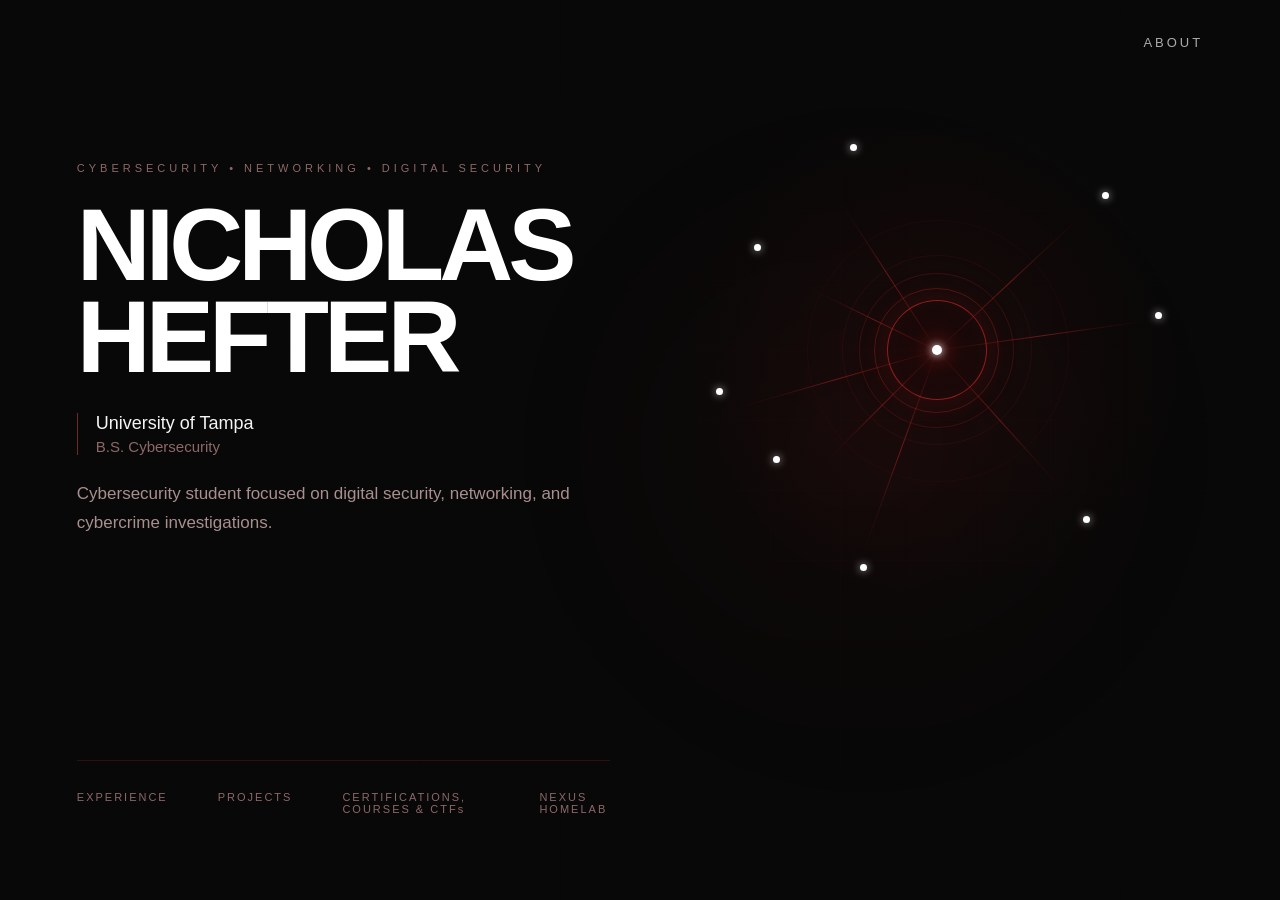
==== index.html @ 5aef61c1 "Initial portfolio website" ====
<!DOCTYPE html>

<html lang="en">

<head>


<meta charset="UTF-8">
<meta name="viewport" content="width=device-width, initial-scale=1.0">

<title>Nicholas Hefter | Cybersecurity</title>

<link rel="stylesheet" href="style.css">


</head>

<body>


<main class="home">

    <!-- Top Navigation -->

    <nav class="top-nav">

<a href="about.html" class="about-link">ABOUT</a>
    </nav>


    <!-- Main Hero -->

    <section class="hero">

        <!-- Left Side -->

        <div class="hero-content">

            <p class="hero-label">
                CYBERSECURITY • NETWORKING • DIGITAL SECURITY
            </p>

            <h1>
                NICHOLAS<br>
                HEFTER
            </h1>

            <div class="education">

                <p>University of Tampa</p>

                <p>B.S. Cybersecurity</p>

            </div>

            <p class="intro">
                Cybersecurity student focused on digital security,
                networking, and cybercrime investigations.
            </p>

        </div>


        <!-- Right Side Cyber Animation -->

<div class="cyber-animation">

    <div class="network">

        <div class="connection connection-1"></div>
        <div class="connection connection-2"></div>
        <div class="connection connection-3"></div>
        <div class="connection connection-4"></div>
        <div class="connection connection-5"></div>
        <div class="connection connection-6"></div>
        <div class="connection connection-7"></div>
        <div class="connection connection-8"></div>

        <span class="data-packet packet-1"></span>
        <span class="data-packet packet-2"></span>
        <span class="data-packet packet-3"></span>
        <span class="data-packet packet-4"></span>

        <span class="node node-1"></span>
        <span class="node node-2"></span>
        <span class="node node-3"></span>
        <span class="node node-4"></span>
        <span class="node node-5"></span>
        <span class="node node-6"></span>
        <span class="node node-7"></span>
        <span class="node node-8"></span>

        <div class="central-node">

            <div class="core-center"></div>

            <div class="core-ring core-ring-1"></div>

            <div class="core-ring core-ring-2"></div>

            <div class="core-ring core-ring-3"></div>

        </div>

    </div>

</div>

    <!-- Bottom Navigation -->

    <nav class="bottom-nav">

        <a href="experience.html">EXPERIENCE</a>

        <a href="projects.html">PROJECTS</a>

        <a href="certifications.html">CERTIFICATIONS, COURSES & CTFs</a>

        <a href="homelab.html">NEXUS HOMELAB</a>

    </nav>

</main>

<script src="script.js"></script>

</body>

</html>
---- style.css ----
* {
    margin: 0;
    padding: 0;
    box-sizing: border-box;
}

html {
    scroll-behavior: smooth;
}

body {
    background: #080808;
    color: #ffffff;
    font-family: Arial, sans-serif;
}

.home {
    min-height: 100vh;
    width: 100%;
    padding: 35px 6%;
    display: flex;
    flex-direction: column;
    justify-content: space-between;
}


/* =========================================
   TOP NAVIGATION
   ========================================= */

.top-nav {
    display: flex;
    justify-content: flex-end;
    align-items: center;
}

.about-link {
    color: #aaa;
    text-decoration: none;
    font-size: 13px;
    letter-spacing: 3px;
    transition: 0.3s;
}

.about-link:hover {
    color: white;
}


/* =========================================
   HERO
   ========================================= */

.hero {
    flex: 1;
    display: grid;
    grid-template-columns: 1fr 1fr;
    align-items: center;
    gap: 60px;
    max-width: 1400px;
    width: 100%;
    margin: auto;
}

.hero-content {
    max-width: 650px;
}

.hero-label {
    color: #8d6868;
    font-size: 11px;
    letter-spacing: 4px;
    margin-bottom: 25px;
}

.hero h1 {
    font-size: clamp(60px, 8vw, 115px);
    line-height: 0.9;
    letter-spacing: -5px;
    margin-bottom: 30px;
}

.education {
    border-left: 1px solid #6e2929;
    padding-left: 18px;
    margin-bottom: 25px;
}

.education p:first-child {
    color: #f5f5f5;
    font-size: 18px;
    margin-bottom: 4px;
}

.education p:last-child {
    color: #8d6868;
    font-size: 15px;
}

.intro {
    max-width: 520px;
    color: #a98f8f;
    font-size: 17px;
    line-height: 1.7;
}


/* =========================================
   CYBER NETWORK
   ========================================= */

.cyber-animation {
    display: flex;
    justify-content: center;
    align-items: center;
    height: 500px;
}

.network {
    position: relative;
    width: 480px;
    height: 480px;
}


/* =========================================
   NETWORK NODES
   ========================================= */

.node {
    position: absolute;
    width: 7px;
    height: 7px;
    border-radius: 50%;
    background: #ffffff;

    box-shadow:
        0 0 8px rgba(255, 255, 255, 0.7);

    z-index: 5;

    animation: nodePulse 3.5s ease-in-out infinite;
}


/* Node Positions */

.node-1 {
    top: 7%;
    left: 32%;
    animation-delay: 0.3s;
}

.node-2 {
    top: 17%;
    right: 14%;
    animation-delay: 1.2s;
}

.node-3 {
    top: 42%;
    right: 3%;
    animation-delay: 2s;
}

.node-4 {
    bottom: 14%;
    right: 18%;
    animation-delay: 0.8s;
}

.node-5 {
    bottom: 4%;
    left: 34%;
    animation-delay: 1.7s;
}

.node-6 {
    top: 58%;
    left: 4%;
    animation-delay: 2.4s;
}

.node-7 {
    top: 28%;
    left: 12%;
    animation-delay: 1s;
}

.node-8 {
    top: 72%;
    left: 16%;
    animation-delay: 2.8s;
}


/* =========================================
   NETWORK CONNECTIONS
   ========================================= */

.connection {
    position: absolute;
    height: 1px;

    background: linear-gradient(
        90deg,
        transparent,
        rgba(122, 21, 21, 0.75),
        rgba(168, 32, 32, 0.9),
        rgba(122, 21, 21, 0.4),
        transparent
    );

    transform-origin: left center;

    z-index: 1;
    opacity: 0.65;

    animation: connectionPulse 4s ease-in-out infinite;
}


/* Connection Positions */

.connection-1 {
    width: 175px;
    top: 50%;
    left: 50%;
    transform: rotate(-123deg);
}

.connection-2 {
    width: 195px;
    top: 50%;
    left: 50%;
    transform: rotate(-43deg);
}

.connection-3 {
    width: 215px;
    top: 50%;
    left: 50%;
    transform: rotate(-8deg);
}

.connection-4 {
    width: 185px;
    top: 50%;
    left: 50%;
    transform: rotate(48deg);
}

.connection-5 {
    width: 215px;
    top: 50%;
    left: 50%;
    transform: rotate(110deg);
}

.connection-6 {
    width: 210px;
    top: 50%;
    left: 50%;
    transform: rotate(164deg);
}

.connection-7 {
    width: 140px;
    top: 50%;
    left: 50%;
    transform: rotate(-154deg);
}

.connection-8 {
    width: 155px;
    top: 50%;
    left: 50%;
    transform: rotate(135deg);
}


/* =========================================
   DATA PACKETS
   ========================================= */

.data-packet {
    position: absolute;

    width: 5px;
    height: 5px;

    border-radius: 50%;

    background: #a82020;

    box-shadow:
        0 0 8px #a82020,
        0 0 16px rgba(168, 32, 32, 0.6);

    z-index: 4;

    opacity: 0;

    animation: packetTravel 4s linear infinite;
}

.packet-1 {
    offset-path: path("M 240 240 L 170 100");
}

.packet-2 {
    offset-path: path("M 240 240 L 430 220");
    animation-delay: 1s;
}

.packet-3 {
    offset-path: path("M 240 240 L 330 420");
    animation-delay: 2s;
}

.packet-4 {
    offset-path: path("M 240 240 L 40 310");
    animation-delay: 3s;
}


/* =========================================
   CENTRAL SECURITY CORE
   ========================================= */

.central-node {
    position: absolute;

    top: 50%;
    left: 50%;

    width: 100px;
    height: 100px;

    transform: translate(-50%, -50%);

    display: flex;
    justify-content: center;
    align-items: center;

    border: 1px solid rgba(168, 32, 32, 0.85);

    border-radius: 50%;

    background:
        radial-gradient(
            circle,
            rgba(168, 32, 32, 0.12),
            rgba(122, 21, 21, 0.04),
            transparent 70%
        );

    box-shadow:
        0 0 30px rgba(122, 21, 21, 0.3),
        inset 0 0 25px rgba(122, 21, 21, 0.1);

    z-index: 3;

    animation: corePulse 4s ease-in-out infinite;
}


/* =========================================
   CORE CENTER
   ========================================= */

.core-center {
    width: 10px;
    height: 10px;

    border-radius: 50%;

    background: #ffffff;

    box-shadow:
        0 0 8px #ffffff,
        0 0 20px #a82020,
        0 0 35px rgba(168, 32, 32, 0.8);

    animation: centerPulse 2s ease-in-out infinite;
}


/* =========================================
   CORE RINGS
   ========================================= */

.core-ring {
    position: absolute;

    border-radius: 50%;

    border: 1px solid rgba(168, 32, 32, 0.4);

    pointer-events: none;
}

.core-ring-1 {
    width: 125px;
    height: 125px;

    animation: ringPulse 3s ease-out infinite;
}

.core-ring-2 {
    width: 155px;
    height: 155px;

    border-color: rgba(168, 32, 32, 0.25);

    animation: ringPulse 3s ease-out infinite 1s;
}

.core-ring-3 {
    width: 190px;
    height: 190px;

    border-color: rgba(168, 32, 32, 0.12);

    animation: ringPulse 3s ease-out infinite 2s;
}


/* =========================================
   ANIMATIONS
   ========================================= */

@keyframes nodePulse {

    0%,
    100% {
        transform: scale(1);
        opacity: 0.45;
    }

    50% {
        transform: scale(1.8);
        opacity: 1;
    }
}


@keyframes connectionPulse {

    0%,
    100% {
        opacity: 0.35;
    }

    50% {
        opacity: 0.85;
    }
}


@keyframes packetTravel {

    0% {
        offset-distance: 0%;
        opacity: 0;
    }

    10% {
        opacity: 1;
    }

    80% {
        opacity: 1;
    }

    100% {
        offset-distance: 100%;
        opacity: 0;
    }
}


@keyframes centerPulse {

    0%,
    100% {
        transform: scale(1);
        opacity: 0.7;
    }

    50% {
        transform: scale(1.6);
        opacity: 1;
    }
}


@keyframes corePulse {

    0%,
    100% {
        box-shadow:
            0 0 25px rgba(122, 21, 21, 0.2),
            inset 0 0 20px rgba(122, 21, 21, 0.08);
    }

    50% {
        box-shadow:
            0 0 50px rgba(122, 21, 21, 0.5),
            inset 0 0 35px rgba(122, 21, 21, 0.15);
    }
}


@keyframes ringPulse {

    0% {
        transform: scale(0.75);
        opacity: 0;
    }

    25% {
        opacity: 0.7;
    }

    100% {
        transform: scale(1.25);
        opacity: 0;
    }
}


/* =========================================
   BOTTOM NAVIGATION
   ========================================= */

.bottom-nav {
    display: flex;
    justify-content: center;
    gap: 50px;
    padding-top: 30px;
    border-top: 1px solid #2b1111;
}

.bottom-nav a {
    color: #8d6868;
    text-decoration: none;
    font-size: 11px;
    letter-spacing: 2px;
    transition: 0.3s;
}

.bottom-nav a:hover {
    color: white;
}


/* =========================================
   MOBILE
   ========================================= */

@media (max-width: 900px) {

    .hero {
        grid-template-columns: 1fr;
        text-align: center;
    }

    .hero-content {
        margin: auto;
    }

    .education {
        border-left: none;
        border-top: 1px solid #6e2929;
        padding-left: 0;
        padding-top: 15px;
    }

    .cyber-animation {
        display: none;
    }

    .bottom-nav {
        gap: 20px;
        flex-wrap: wrap;
    }
}


@media (max-width: 600px) {

    .home {
        padding: 25px 6%;
    }

    .hero h1 {
        font-size: 60px;
        letter-spacing: -3px;
    }

    .bottom-nav {
        justify-content: flex-start;
    }
}/* =========================================
   INNER PAGES
   ========================================= */

.page {
    min-height: 100vh;
    padding: 35px 6%;
    background: #080808;
}


/* Page Navigation */

.page-nav {
    display: flex;
    justify-content: space-between;
    align-items: center;
    margin-bottom: 100px;
}

.page-nav a {
    color: #aaa;
    text-decoration: none;
    font-size: 12px;
    letter-spacing: 3px;
    transition: 0.3s;
}

.page-nav a:hover {
    color: #ffffff;
}


/* Page Header */

.page-header {
    max-width: 1200px;
    margin: 0 auto 100px;
}

.page-header h1 {
    font-size: clamp(55px, 8vw, 110px);
    line-height: 0.9;
    letter-spacing: -4px;
}


/* Content */

.content-section {
    max-width: 1200px;
    margin: 0 auto 100px;
}


/* Section Title */

.section-title {
    display: flex;
    align-items: center;
    gap: 20px;
    border-bottom: 1px solid #2b1111;
    padding-bottom: 20px;
    margin-bottom: 35px;
}

.section-title span {
    color: #a82020;
    font-size: 12px;
    letter-spacing: 2px;
}

.section-title h2 {
    font-size: 18px;
    letter-spacing: 4px;
    font-weight: normal;
}


/* Cards */

.content-card {
    border-left: 1px solid #6e2929;
    padding: 25px 30px;
    margin-bottom: 20px;
    background: rgba(122, 21, 21, 0.03);
    transition: 0.3s;
}

.content-card:hover {
    background: rgba(122, 21, 21, 0.08);
    border-left-color: #a82020;
}

.content-card h3 {
    font-size: 22px;
    font-weight: normal;
    margin-bottom: 10px;
}

.content-card p {
    max-width: 750px;
    color: #a98f8f;
    font-size: 15px;
    line-height: 1.7;
}


/* Mobile */

@media (max-width: 700px) {

    .page {
        padding: 25px 6%;
    }

    .page-nav {
        margin-bottom: 70px;
    }

    .page-header {
        margin-bottom: 70px;
    }

    .page-header h1 {
        font-size: 55px;
    }

    .content-section {
        margin-bottom: 70px;
    }

}/* =========================================
   CERTIFICATIONS / NCL
   ========================================= */

.card-meta {
    color: #8d6868 !important;
    font-size: 13px !important;
    margin-bottom: 15px;
}

.card-link {
    display: inline-block;
    margin-top: 20px;
    color: #a82020;
    text-decoration: none;
    font-size: 11px;
    letter-spacing: 2px;
    transition: 0.3s;
}

.card-link:hover {
    color: #ffffff;
}


/* NCL Results */

.ncl-results {
    display: grid;
    grid-template-columns: repeat(4, 1fr);
    gap: 1px;
    margin-top: 35px;
    margin-bottom: 30px;
    background: #2b1111;
}

.ncl-result {
    background: #080808;
    padding: 22px 18px;
}

.ncl-semester {
    display: block;
    color: #8d6868;
    font-size: 10px;
    letter-spacing: 2px;
    margin-bottom: 12px;
}

.ncl-result strong {
    display: block;
    color: #ffffff;
    font-size: 20px;
    font-weight: normal;
}

.ncl-result small {
    display: block;
    color: #777;
    font-size: 11px;
    margin-top: 8px;
}


/* NCL Highlight */

.ncl-highlight {
    border-left: 2px solid #a82020;
    padding: 20px 25px;
    margin-bottom: 30px;
    background: rgba(122, 21, 21, 0.06);
}

.ncl-highlight span {
    display: block;
    color: #8d6868;
    font-size: 10px;
    letter-spacing: 3px;
    margin-bottom: 10px;
}

.ncl-highlight strong {
    display: block;
    font-size: 28px;
    font-weight: normal;
    margin-bottom: 5px;
}

.ncl-highlight p {
    color: #a98f8f;
    font-size: 13px;
}


/* NCL Skills */

.skills-line {
    color: #777 !important;
    font-size: 11px !important;
    letter-spacing: 1px;
}


/* Mobile */

@media (max-width: 900px) {

    .ncl-results {
        grid-template-columns: repeat(2, 1fr);
    }

}


@media (max-width: 600px) {

    .ncl-results {
        grid-template-columns: 1fr;
    }

}
/* =========================================
   HOMEPAGE ATMOSPHERE
   ========================================= */

.home {
    position: relative;
    overflow: hidden;
}

/* Subtle technical grid */

.home::before {
    content: "";
    position: absolute;
    inset: 0;
    background-image:
        linear-gradient(rgba(168, 32, 32, 0.035) 1px, transparent 1px),
        linear-gradient(90deg, rgba(168, 32, 32, 0.035) 1px, transparent 1px);
    background-size: 70px 70px;
    pointer-events: none;
    mask-image: radial-gradient(circle at 70% 50%, black, transparent 65%);
}

/* Ambient red glow */

.home::after {
    content: "";
    position: absolute;
    width: 700px;
    height: 700px;
    right: 5%;
    top: 50%;
    transform: translateY(-50%);
    background: radial-gradient(
        circle,
        rgba(122, 21, 21, 0.10),
        rgba(122, 21, 21, 0.035) 35%,
        transparent 70%
    );
    filter: blur(20px);
    pointer-events: none;
}

/* Keep content above atmosphere */

.home > * {
    position: relative;
    z-index: 2;
}


/* =========================================
   HOMEPAGE ENTRANCE
   ========================================= */

.hero-content {
    animation: heroReveal 1.2s ease-out both;
}

.cyber-animation {
    animation: networkReveal 1.5s ease-out both;
}

.bottom-nav {
    animation: navReveal 1.4s ease-out both;
}

@keyframes heroReveal {

    from {
        opacity: 0;
        transform: translateX(-25px);
    }

    to {
        opacity: 1;
        transform: translateX(0);
    }

}

@keyframes networkReveal {

    from {
        opacity: 0;
        transform: scale(0.88);
    }

    to {
        opacity: 1;
        transform: scale(1);
    }

}

@keyframes navReveal {

    from {
        opacity: 0;
        transform: translateY(15px);
    }

    to {
        opacity: 1;
        transform: translateY(0);
    }

}

/* =========================================
   ENHANCED NEXUS NETWORK
   ========================================= */

.cyber-animation {
    position: relative;
}

.cyber-animation::before {
    content: "";
    position: absolute;
    width: 520px;
    height: 520px;
    border-radius: 50%;
    background: radial-gradient(
        circle,
        rgba(168, 32, 32, 0.08),
        transparent 68%
    );
    animation: ambientPulse 6s ease-in-out infinite;
    pointer-events: none;
}

@keyframes ambientPulse {

    0%, 100% {
        transform: scale(0.92);
        opacity: 0.5;
    }

    50% {
        transform: scale(1.08);
        opacity: 1;
    }

}


/* More active nodes */

.node {
    animation:
        nodePulse 3.5s ease-in-out infinite,
        nodeGlow 5s ease-in-out infinite;
}

@keyframes nodeGlow {

    0%, 100% {
        box-shadow:
            0 0 5px rgba(255,255,255,0.4);
    }

    50% {
        box-shadow:
            0 0 10px rgba(255,255,255,0.8),
            0 0 18px rgba(168,32,32,0.7);
    }

}


/* Stronger central system */

.central-node {
    animation:
        corePulse 4s ease-in-out infinite,
        coreFloat 8s ease-in-out infinite;
}

@keyframes coreFloat {

    0%, 100% {
        transform: translate(-50%, -50%) scale(1);
    }

    50% {
        transform: translate(-50%, -50%) scale(1.04);
    }

}


/* Moving red energy around the network */

.network::after {
    content: "";
    position: absolute;
    width: 260px;
    height: 260px;
    top: 110px;
    left: 110px;
    border-radius: 50%;
    border: 1px solid rgba(168,32,32,0.08);
    animation: networkOrbit 12s linear infinite;
    pointer-events: none;
}

@keyframes networkOrbit {

    from {
        transform: rotate(0deg) scale(1);
        opacity: 0.3;
    }

    50% {
        opacity: 0.8;
    }

    to {
        transform: rotate(360deg) scale(1.12);
        opacity: 0.3;
    }

}

.bottom-nav a {
    position: relative;
}

.bottom-nav a::after {
    content: "";
    position: absolute;
    left: 0;
    bottom: -8px;
    width: 0;
    height: 1px;
    background: #a82020;
    transition: width 0.3s ease;
}

.bottom-nav a:hover::after {
    width: 100%;
}

.bottom-nav a:hover {
    color: #ffffff;
    text-shadow: 0 0 12px rgba(168, 32, 32, 0.5);
}
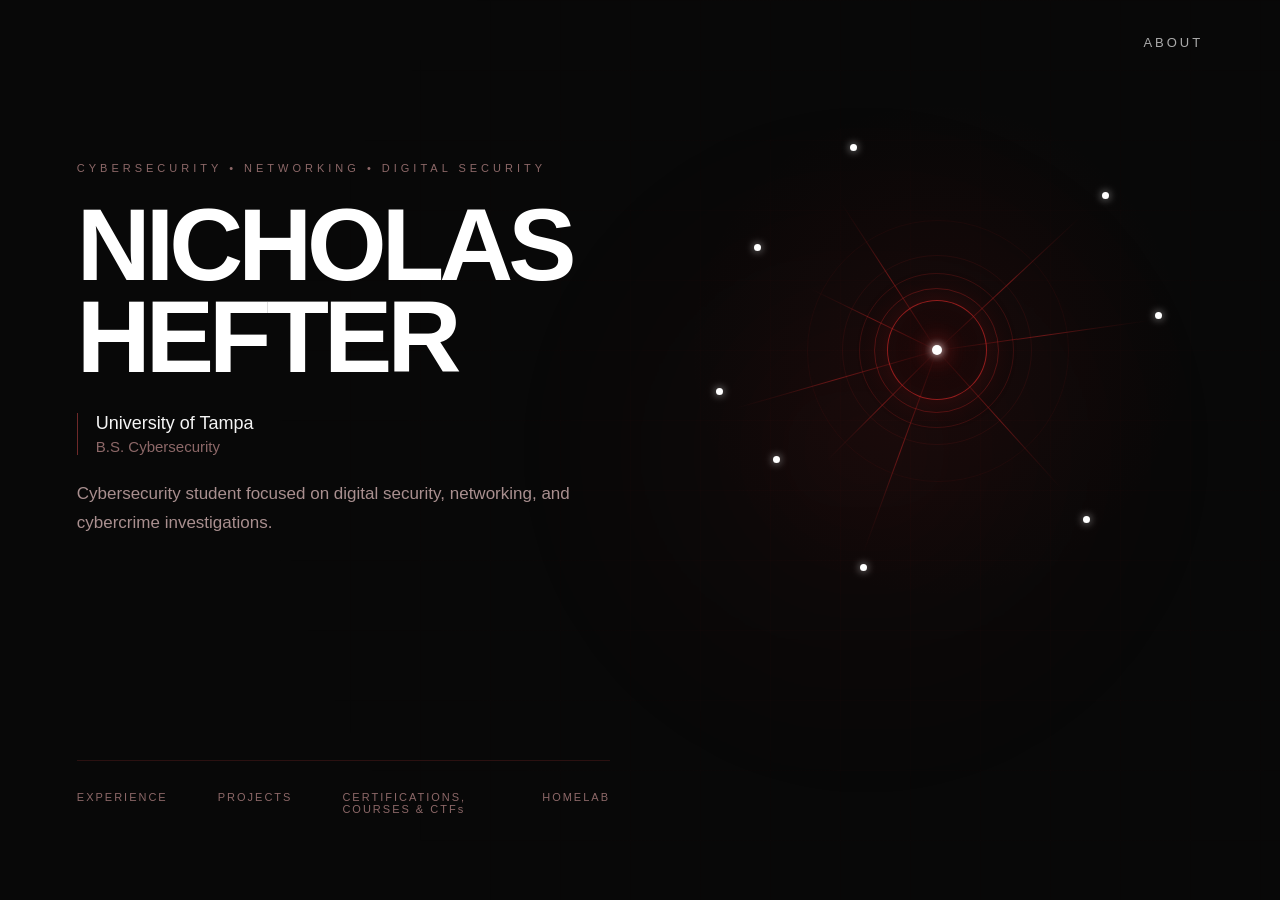
==== commit b49f944b: "Rename 'NEXUS HOMELAB' to 'HOMELAB'" ====
--- a/index.html
+++ b/index.html
@@ -116,7 +116,7 @@
 
         <a href="certifications.html">CERTIFICATIONS, COURSES & CTFs</a>
 
-        <a href="homelab.html">NEXUS HOMELAB</a>
+        <a href="homelab.html">HOMELAB</a>
 
     </nav>
 
@@ -126,4 +126,4 @@
 
 </body>
 
-</html>+</html>
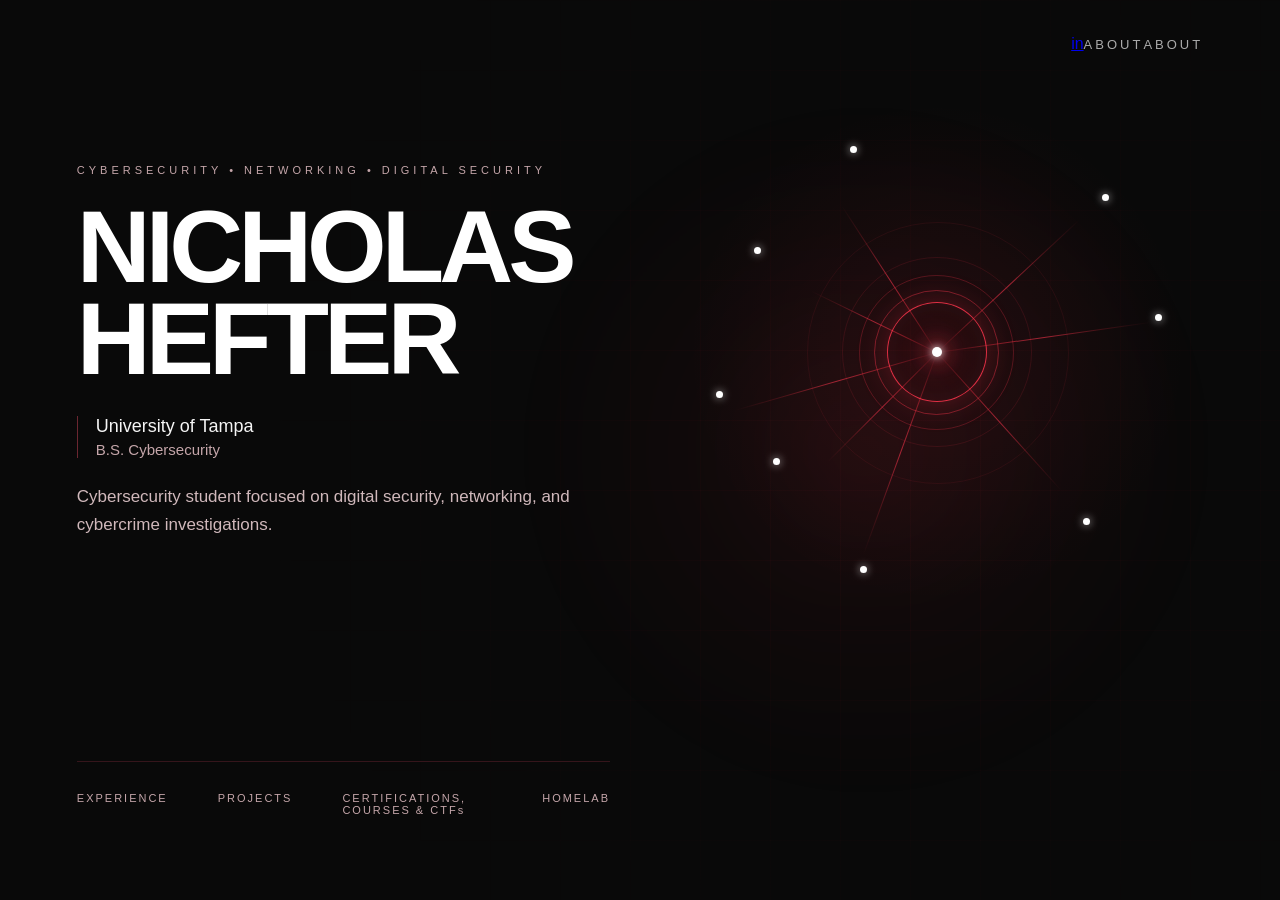
==== commit 83703e6d: "Add LinkedIn link to top navigation Added LinkedIn link to the top navigation." ====
--- a/index.html
+++ b/index.html
@@ -23,6 +23,19 @@
     <!-- Top Navigation -->
 
     <nav class="top-nav">
+        
+<nav class="top-nav">
+    <a href="https://www.linkedin.com/in/nicholas-hefter/"
+       class="linkedin-link"
+       target="_blank"
+       rel="noopener noreferrer"
+       aria-label="Visit my LinkedIn profile">
+
+        <span class="linkedin-mark">in</span>
+    </a>
+
+    <a href="about.html" class="about-link">ABOUT</a>
+</nav>
 
 <a href="about.html" class="about-link">ABOUT</a>
     </nav>
--- a/style.css
+++ b/style.css
@@ -9,7 +9,7 @@
 }
 
 body {
-    background: #080808;
+    background: #090909;
     color: #ffffff;
     font-family: Arial, sans-serif;
 }
@@ -67,7 +67,7 @@
 }
 
 .hero-label {
-    color: #8d6868;
+    color: #C5A6AA;
     font-size: 11px;
     letter-spacing: 4px;
     margin-bottom: 25px;
@@ -81,7 +81,7 @@
 }
 
 .education {
-    border-left: 1px solid #6e2929;
+    border-left: 1px solid #6B2630;
     padding-left: 18px;
     margin-bottom: 25px;
 }
@@ -93,13 +93,13 @@
 }
 
 .education p:last-child {
-    color: #8d6868;
+    color: #C5A6AA;
     font-size: 15px;
 }
 
 .intro {
     max-width: 520px;
-    color: #a98f8f;
+    color: #D0B8BB;
     font-size: 17px;
     line-height: 1.7;
 }
@@ -205,9 +205,9 @@
     background: linear-gradient(
         90deg,
         transparent,
-        rgba(122, 21, 21, 0.75),
-        rgba(168, 32, 32, 0.9),
-        rgba(122, 21, 21, 0.4),
+        rgba(214, 40, 57, 0.75),
+        rgba(255, 53, 77, 0.9),
+        rgba(214, 40, 57, 0.4),
         transparent
     );
 
@@ -291,11 +291,11 @@
 
     border-radius: 50%;
 
-    background: #a82020;
+    background: #FF354D;
 
     box-shadow:
-        0 0 8px #a82020,
-        0 0 16px rgba(168, 32, 32, 0.6);
+        0 0 8px #FF354D,
+        0 0 16px rgba(255, 53, 77, 0.6);
 
     z-index: 4;
 
@@ -343,21 +343,21 @@
     justify-content: center;
     align-items: center;
 
-    border: 1px solid rgba(168, 32, 32, 0.85);
+    border: 1px solid rgba(255, 53, 77, 0.85);
 
     border-radius: 50%;
 
     background:
         radial-gradient(
             circle,
-            rgba(168, 32, 32, 0.12),
-            rgba(122, 21, 21, 0.04),
+            rgba(255, 53, 77, 0.12),
+            rgba(214, 40, 57, 0.04),
             transparent 70%
         );
 
     box-shadow:
-        0 0 30px rgba(122, 21, 21, 0.3),
-        inset 0 0 25px rgba(122, 21, 21, 0.1);
+        0 0 30px rgba(214, 40, 57, 0.3),
+        inset 0 0 25px rgba(214, 40, 57, 0.1);
 
     z-index: 3;
 
@@ -379,8 +379,8 @@
 
     box-shadow:
         0 0 8px #ffffff,
-        0 0 20px #a82020,
-        0 0 35px rgba(168, 32, 32, 0.8);
+        0 0 20px #D62839,
+        0 0 35px rgba(255, 53, 77, 0.8);
 
     animation: centerPulse 2s ease-in-out infinite;
 }
@@ -395,7 +395,7 @@
 
     border-radius: 50%;
 
-    border: 1px solid rgba(168, 32, 32, 0.4);
+    border: 1px solid rgba(255, 53, 77, 0.4);
 
     pointer-events: none;
 }
@@ -411,7 +411,7 @@
     width: 155px;
     height: 155px;
 
-    border-color: rgba(168, 32, 32, 0.25);
+    border-color: rgba(255, 53, 77, 0.25);
 
     animation: ringPulse 3s ease-out infinite 1s;
 }
@@ -420,7 +420,7 @@
     width: 190px;
     height: 190px;
 
-    border-color: rgba(168, 32, 32, 0.12);
+    border-color: rgba(255, 53, 77, 0.12);
 
     animation: ringPulse 3s ease-out infinite 2s;
 }
@@ -500,14 +500,14 @@
     0%,
     100% {
         box-shadow:
-            0 0 25px rgba(122, 21, 21, 0.2),
-            inset 0 0 20px rgba(122, 21, 21, 0.08);
+            0 0 25px rgba(214, 40, 57, 0.2),
+            inset 0 0 20px rgba(214, 40, 57, 0.08);
     }
 
     50% {
         box-shadow:
-            0 0 50px rgba(122, 21, 21, 0.5),
-            inset 0 0 35px rgba(122, 21, 21, 0.15);
+            0 0 50px rgba(214, 40, 57, 0.5),
+            inset 0 0 35px rgba(214, 40, 57, 0.15);
     }
 }
 
@@ -539,11 +539,11 @@
     justify-content: center;
     gap: 50px;
     padding-top: 30px;
-    border-top: 1px solid #2b1111;
+    border-top: 1px solid #35151B;
 }
 
 .bottom-nav a {
-    color: #8d6868;
+    color: #C5A6AA;
     text-decoration: none;
     font-size: 11px;
     letter-spacing: 2px;
@@ -572,7 +572,7 @@
 
     .education {
         border-left: none;
-        border-top: 1px solid #6e2929;
+        border-top: 1px solid #6B2630;
         padding-left: 0;
         padding-top: 15px;
     }
@@ -609,7 +609,7 @@
 .page {
     min-height: 100vh;
     padding: 35px 6%;
-    background: #080808;
+    background: #090909;
 }
 
 
@@ -663,13 +663,13 @@
     display: flex;
     align-items: center;
     gap: 20px;
-    border-bottom: 1px solid #2b1111;
+    border-bottom: 1px solid #35151B;
     padding-bottom: 20px;
     margin-bottom: 35px;
 }
 
 .section-title span {
-    color: #a82020;
+    color: #D62839;
     font-size: 12px;
     letter-spacing: 2px;
 }
@@ -684,16 +684,16 @@
 /* Cards */
 
 .content-card {
-    border-left: 1px solid #6e2929;
+    border-left: 1px solid #6B2630;
     padding: 25px 30px;
     margin-bottom: 20px;
-    background: rgba(122, 21, 21, 0.03);
+    background: rgba(214, 40, 57, 0.03);
     transition: 0.3s;
 }
 
 .content-card:hover {
-    background: rgba(122, 21, 21, 0.08);
-    border-left-color: #a82020;
+    background: rgba(214, 40, 57, 0.08);
+    border-left-color: #D62839;
 }
 
 .content-card h3 {
@@ -704,7 +704,7 @@
 
 .content-card p {
     max-width: 750px;
-    color: #a98f8f;
+    color: #D0B8BB;
     font-size: 15px;
     line-height: 1.7;
 }
@@ -739,7 +739,7 @@
    ========================================= */
 
 .card-meta {
-    color: #8d6868 !important;
+    color: #C5A6AA !important;
     font-size: 13px !important;
     margin-bottom: 15px;
 }
@@ -747,7 +747,7 @@
 .card-link {
     display: inline-block;
     margin-top: 20px;
-    color: #a82020;
+    color: #D62839;
     text-decoration: none;
     font-size: 11px;
     letter-spacing: 2px;
@@ -767,17 +767,17 @@
     gap: 1px;
     margin-top: 35px;
     margin-bottom: 30px;
-    background: #2b1111;
+    background: #35151B;
 }
 
 .ncl-result {
-    background: #080808;
+    background: #090909;
     padding: 22px 18px;
 }
 
 .ncl-semester {
     display: block;
-    color: #8d6868;
+    color: #C5A6AA;
     font-size: 10px;
     letter-spacing: 2px;
     margin-bottom: 12px;
@@ -801,15 +801,15 @@
 /* NCL Highlight */
 
 .ncl-highlight {
-    border-left: 2px solid #a82020;
+    border-left: 2px solid #D62839;
     padding: 20px 25px;
     margin-bottom: 30px;
-    background: rgba(122, 21, 21, 0.06);
+    background: rgba(214, 40, 57, 0.06);
 }
 
 .ncl-highlight span {
     display: block;
-    color: #8d6868;
+    color: #C5A6AA;
     font-size: 10px;
     letter-spacing: 3px;
     margin-bottom: 10px;
@@ -823,7 +823,7 @@
 }
 
 .ncl-highlight p {
-    color: #a98f8f;
+    color: #D0B8BB;
     font-size: 13px;
 }
 
@@ -871,8 +871,8 @@
     position: absolute;
     inset: 0;
     background-image:
-        linear-gradient(rgba(168, 32, 32, 0.035) 1px, transparent 1px),
-        linear-gradient(90deg, rgba(168, 32, 32, 0.035) 1px, transparent 1px);
+        linear-gradient(rgba(255, 53, 77, 0.035) 1px, transparent 1px),
+        linear-gradient(90deg, rgba(255, 53, 77, 0.035) 1px, transparent 1px);
     background-size: 70px 70px;
     pointer-events: none;
     mask-image: radial-gradient(circle at 70% 50%, black, transparent 65%);
@@ -890,8 +890,8 @@
     transform: translateY(-50%);
     background: radial-gradient(
         circle,
-        rgba(122, 21, 21, 0.10),
-        rgba(122, 21, 21, 0.035) 35%,
+        rgba(214, 40, 57, 0.10),
+        rgba(214, 40, 57, 0.035) 35%,
         transparent 70%
     );
     filter: blur(20px);
@@ -980,7 +980,7 @@
     border-radius: 50%;
     background: radial-gradient(
         circle,
-        rgba(168, 32, 32, 0.08),
+        rgba(255, 53, 77, 0.08),
         transparent 68%
     );
     animation: ambientPulse 6s ease-in-out infinite;
@@ -1020,7 +1020,7 @@
     50% {
         box-shadow:
             0 0 10px rgba(255,255,255,0.8),
-            0 0 18px rgba(168,32,32,0.7);
+            0 0 18px rgba(255,53,77,0.7);
     }
 
 }
@@ -1057,7 +1057,7 @@
     top: 110px;
     left: 110px;
     border-radius: 50%;
-    border: 1px solid rgba(168,32,32,0.08);
+    border: 1px solid rgba(255,53,77,0.08);
     animation: networkOrbit 12s linear infinite;
     pointer-events: none;
 }
@@ -1091,7 +1091,7 @@
     bottom: -8px;
     width: 0;
     height: 1px;
-    background: #a82020;
+    background: #D62839;
     transition: width 0.3s ease;
 }
 
@@ -1101,5 +1101,5 @@
 
 .bottom-nav a:hover {
     color: #ffffff;
-    text-shadow: 0 0 12px rgba(168, 32, 32, 0.5);
-}+    text-shadow: 0 0 12px rgba(255, 53, 77, 0.5);
+}
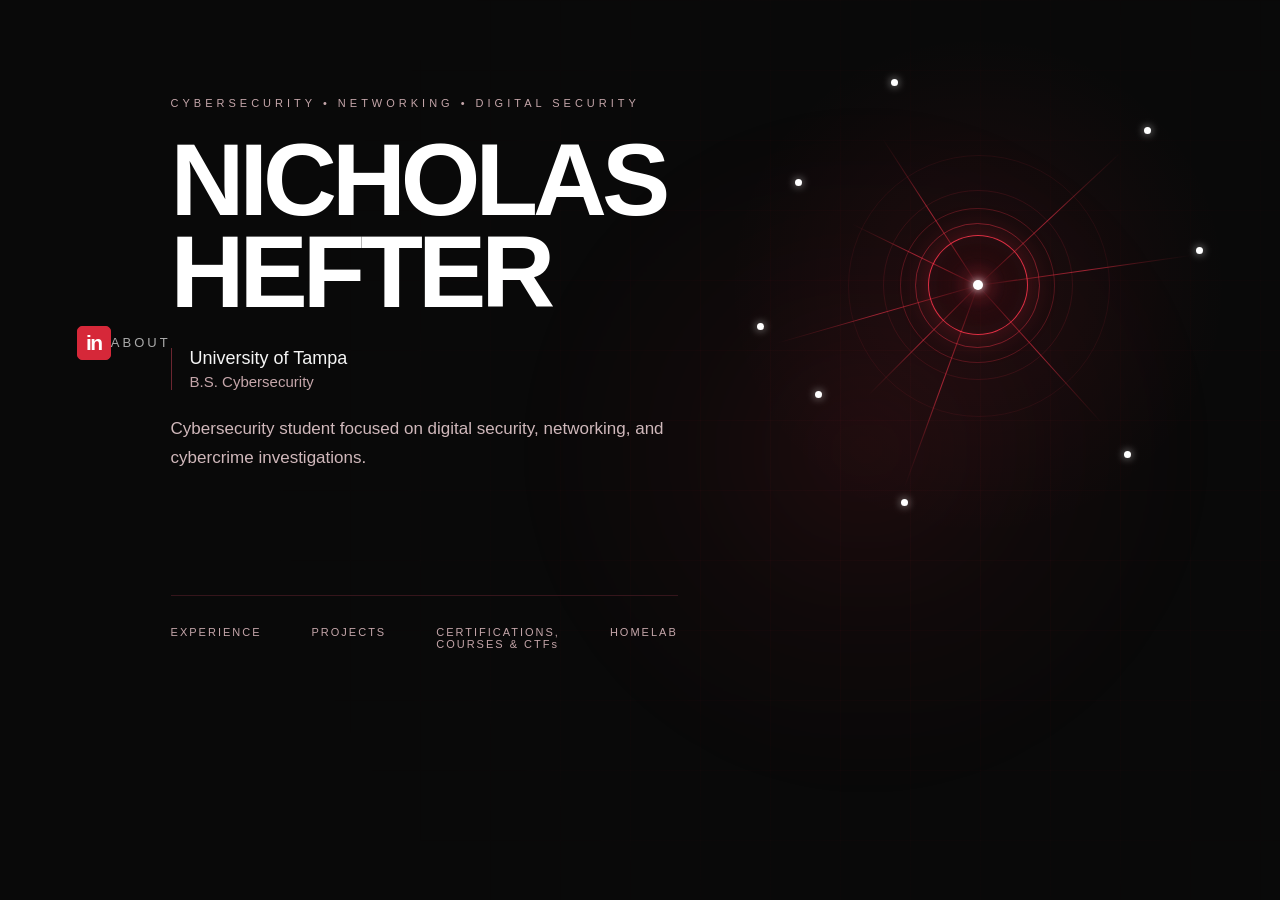
==== commit c1e9fe21: "Remove duplicate ABOUT link from index.html Removed duplicate ABOUT link in the navigation." ====
--- a/index.html
+++ b/index.html
@@ -36,9 +36,6 @@
 
     <a href="about.html" class="about-link">ABOUT</a>
 </nav>
-
-<a href="about.html" class="about-link">ABOUT</a>
-    </nav>
 
 
     <!-- Main Hero -->
--- a/style.css
+++ b/style.css
@@ -30,8 +30,36 @@
 
 .top-nav {
     display: flex;
-    justify-content: flex-end;
+    justify-content: space-between;
     align-items: center;
+}
+
+.linkedin-link {
+    display: inline-flex;
+    align-items: center;
+    justify-content: center;
+    width: 34px;
+    height: 34px;
+    color: #ffffff;
+    background: #D62839;
+    border: 1px solid #D62839;
+    border-radius: 5px;
+    text-decoration: none;
+    transition: all 0.3s ease;
+}
+
+.linkedin-mark {
+    font-family: Arial, sans-serif;
+    font-size: 21px;
+    font-weight: 700;
+    letter-spacing: -1.5px;
+}
+
+.linkedin-link:hover {
+    background: #FF354D;
+    border-color: #FF354D;
+    transform: translateY(-2px);
+    box-shadow: 0 0 12px rgba(214, 40, 57, 0.45);
 }
 
 .about-link {
@@ -45,7 +73,6 @@
 .about-link:hover {
     color: white;
 }
-
 
 /* =========================================
    HERO
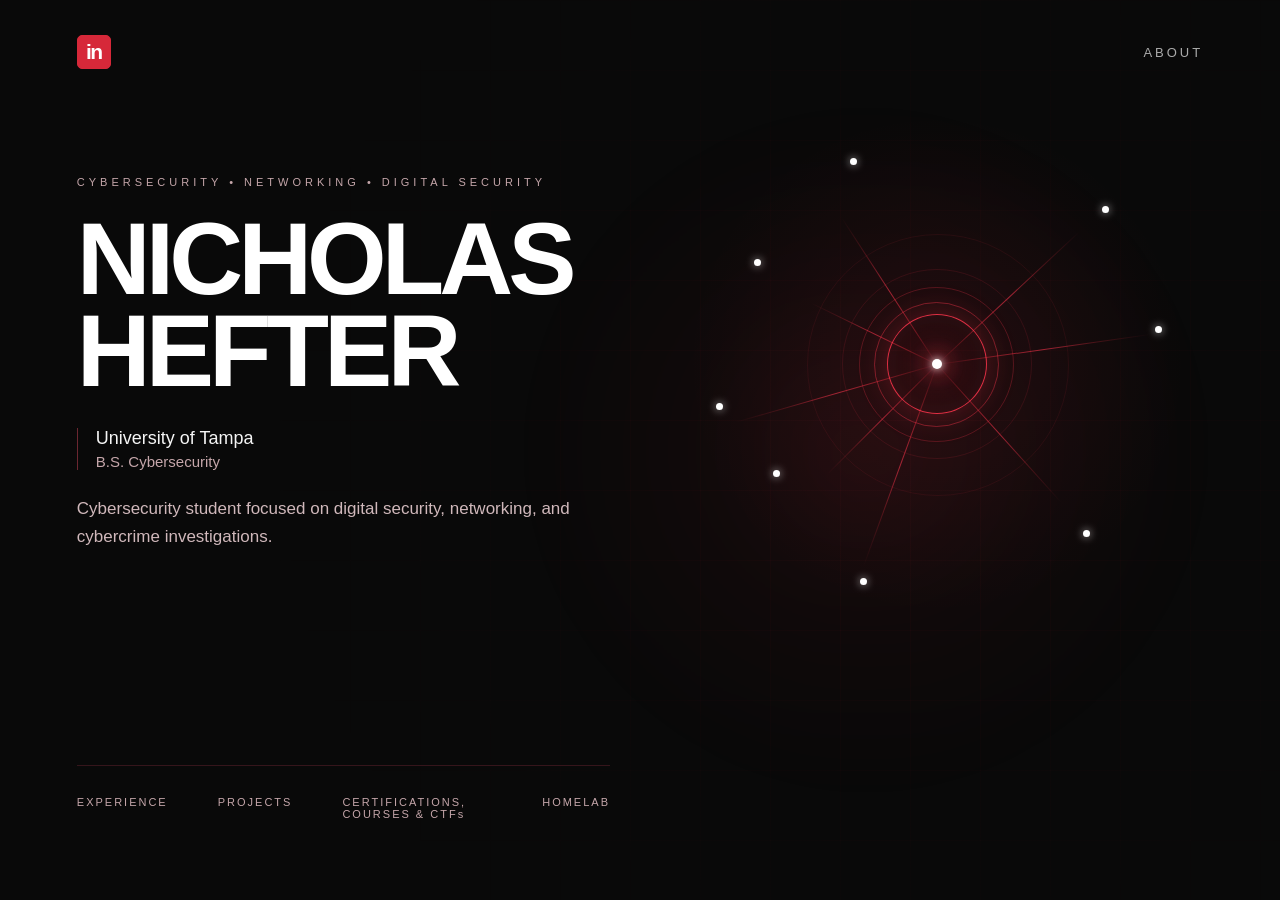
==== commit def03de2: "Fix navigation element in index.html" ====
--- a/index.html
+++ b/index.html
@@ -22,7 +22,6 @@
 
     <!-- Top Navigation -->
 
-    <nav class="top-nav">
         
 <nav class="top-nav">
     <a href="https://www.linkedin.com/in/nicholas-hefter/"
